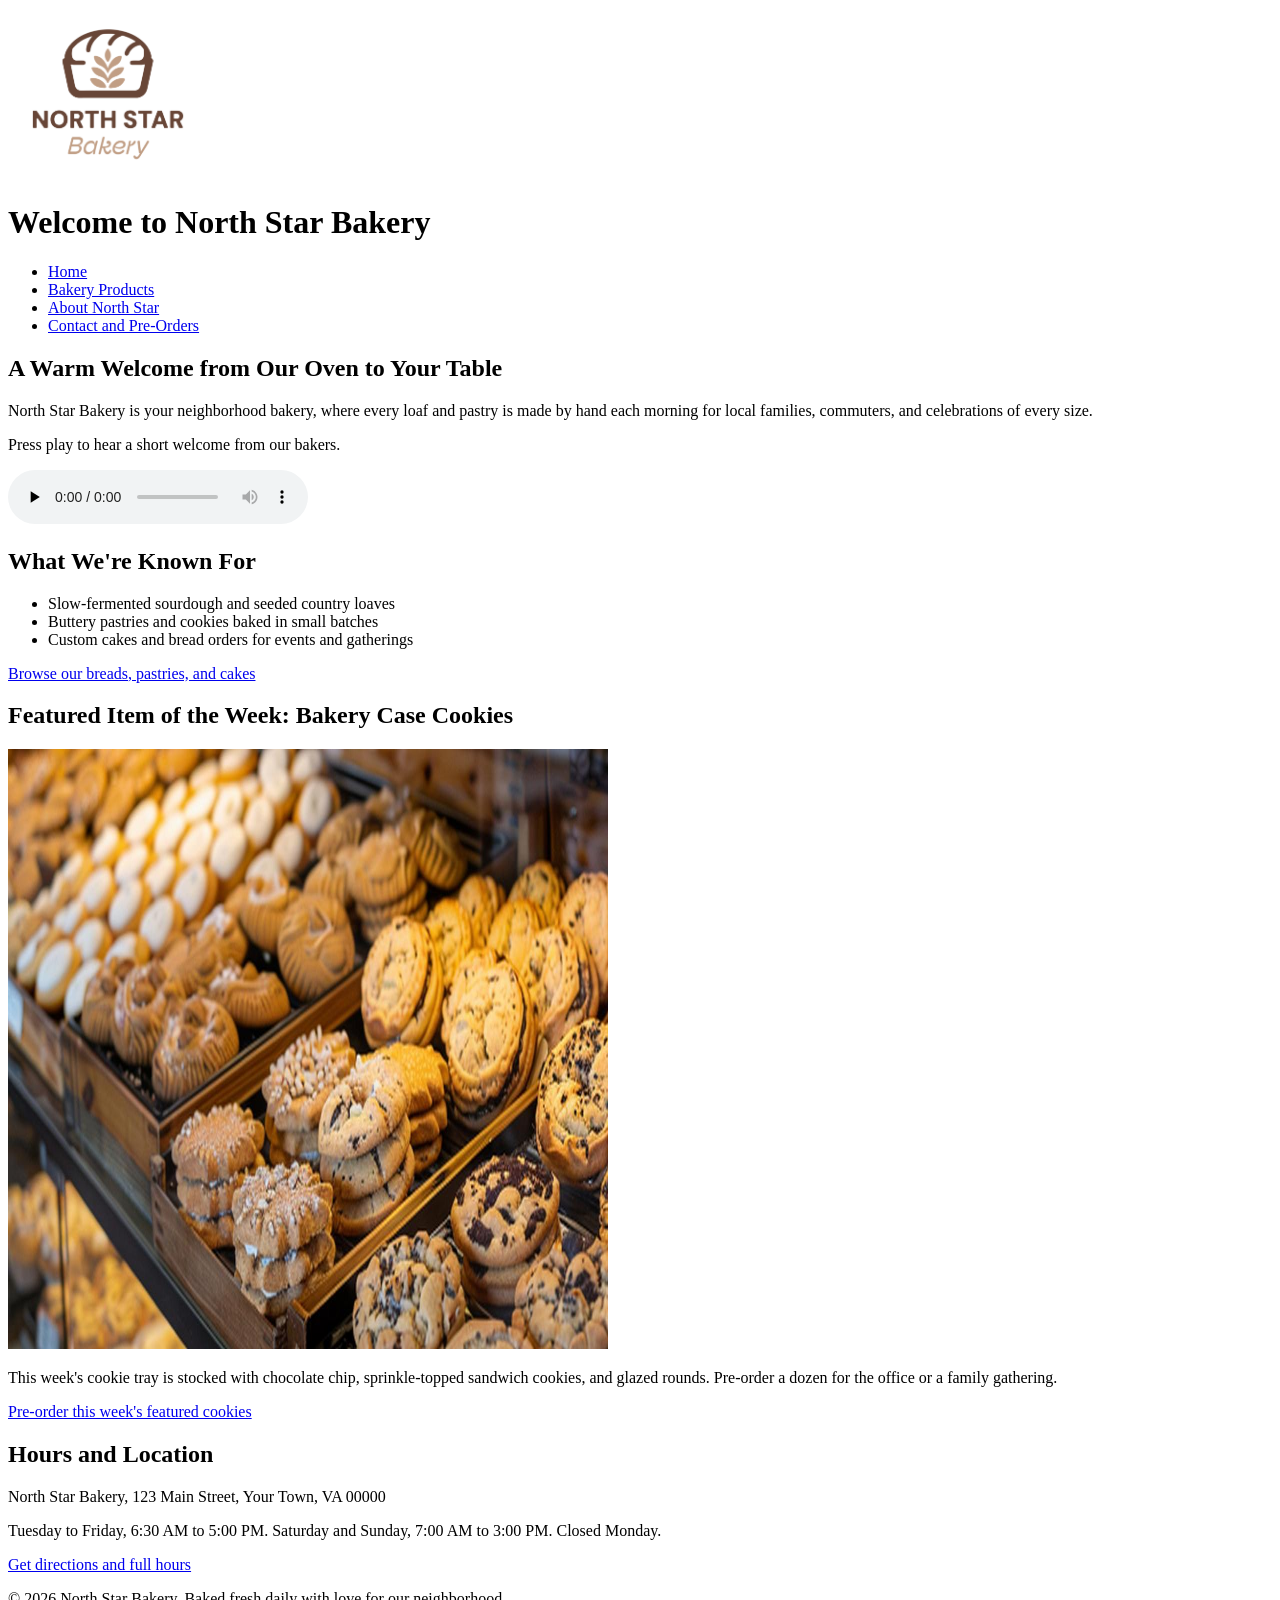
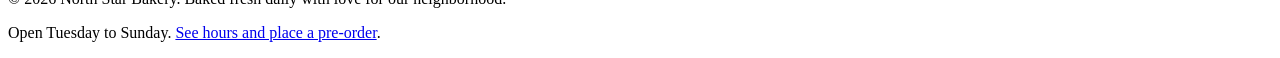
==== index.html @ ef627314 "Add files via upload" ====
<!DOCTYPE html>
<html lang="en">
<head>
    <meta charset="UTF-8">
    <meta name="viewport" content="width=device-width, initial-scale=1.0">
    <title>Home - North Star Bakery</title>
</head>
<body>
    <header>
        <img src="bakery-logo_c.png" width="200" height="171" alt="North Star Bakery logo: a loaf of bread with a wheat sprig inside">
        <h1>Welcome to North Star Bakery</h1>
        <nav aria-label="Main navigation">
            <ul>
                <li><a href="index.html" aria-current="page">Home</a></li>
                <li><a href="products.html">Bakery Products</a></li>
                <li><a href="about.html">About North Star</a></li>
                <li><a href="contact.html">Contact and Pre-Orders</a></li>
            </ul>
        </nav>
    </header>

    <main>
        <section>
            <h2>A Warm Welcome from Our Oven to Your Table</h2>
            <p>North Star Bakery is your neighborhood bakery, where every loaf and pastry is made by hand each morning for local families, commuters, and celebrations of every size.</p>
            <p>Press play to hear a short welcome from our bakers.</p>
            <audio controls preload="none">
                <source src="bakery-welcome_c.mp3" type="audio/mpeg">
                <p>Your browser cannot play this audio. The welcome message says: thank you for visiting North Star Bakery, where we bake fresh bread and pastries by hand every morning. <a href="bakery-welcome_c.mp3">Download the welcome message</a>.</p>
            </audio>
        </section>

        <section>
            <h2>What We're Known For</h2>
            <ul>
                <li>Slow-fermented sourdough and seeded country loaves</li>
                <li>Buttery pastries and cookies baked in small batches</li>
                <li>Custom cakes and bread orders for events and gatherings</li>
            </ul>
            <p><a href="products.html">Browse our breads, pastries, and cakes</a></p>
        </section>

        <section>
            <h2>Featured Item of the Week: Bakery Case Cookies</h2>
            <picture>
                <source media="(min-width: 800px)" srcset="bakery-feature-large_c.jpg" type="image/jpeg">
                <img src="bakery-feature-small_c.jpg" width="600" height="600" alt="Trays of golden cookies, chocolate chip cookies, and sugar-dusted sandwich cookies in a wooden-trimmed bakery display case">
            </picture>
            <p>This week's cookie tray is stocked with chocolate chip, sprinkle-topped sandwich cookies, and glazed rounds. Pre-order a dozen for the office or a family gathering.</p>
            <p><a href="contact.html">Pre-order this week's featured cookies</a></p>
        </section>

        <section>
            <h2>Hours and Location</h2>
            <p>North Star Bakery, 123 Main Street, Your Town, VA 00000</p>
            <p>Tuesday to Friday, 6:30 AM to 5:00 PM. Saturday and Sunday, 7:00 AM to 3:00 PM. Closed Monday.</p>
            <p><a href="contact.html">Get directions and full hours</a></p>
        </section>
    </main>

    <footer>
        <p>&copy; 2026 North Star Bakery. Baked fresh daily with love for our neighborhood.</p>
        <p>Open Tuesday to Sunday. <a href="contact.html">See hours and place a pre-order</a>.</p>
    </footer>
</body>
</html>
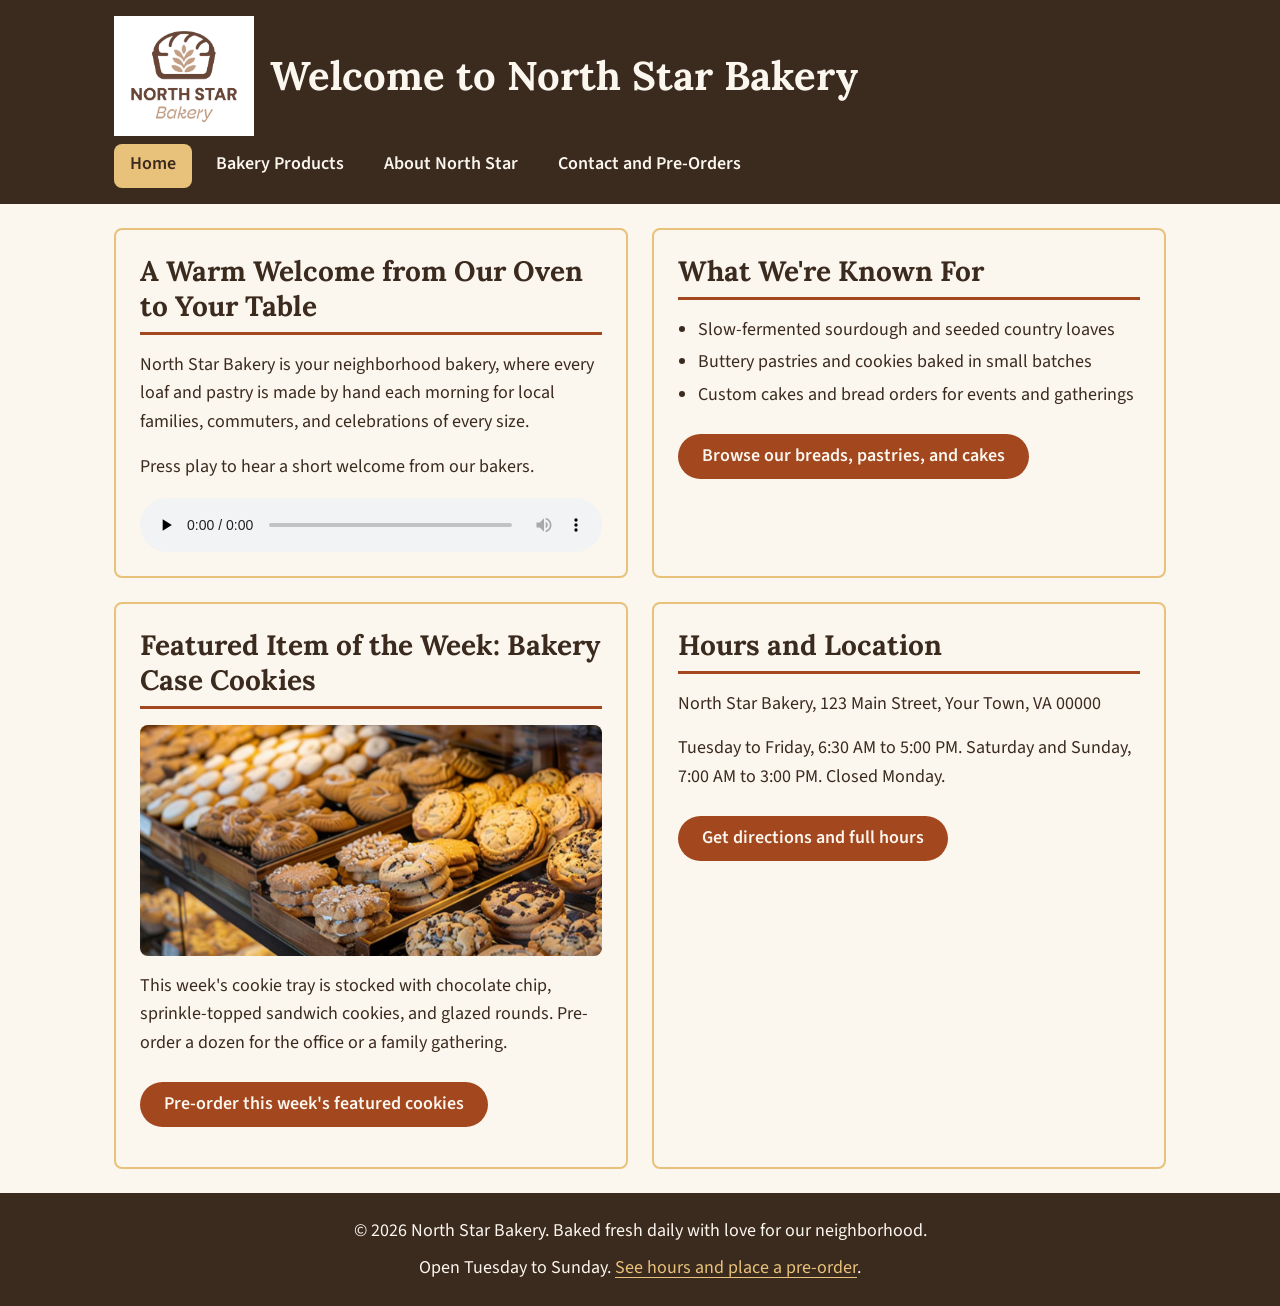
==== commit 1222c1d2: "Add shared mobile-first stylesheet with Flexbox layout and responsive breakpoints" ====
--- a/index.html
+++ b/index.html
@@ -4,8 +4,13 @@
     <meta charset="UTF-8">
     <meta name="viewport" content="width=device-width, initial-scale=1.0">
     <title>Home - North Star Bakery</title>
+    <link rel="preconnect" href="https://fonts.googleapis.com">
+    <link rel="preconnect" href="https://fonts.gstatic.com" crossorigin>
+    <link href="https://fonts.googleapis.com/css2?family=Lora:wght@600;700&family=Source+Sans+3:wght@400;600&display=swap" rel="stylesheet">
+    <link rel="stylesheet" href="styles.css">
 </head>
 <body>
+    <a class="skip-link" href="#main">Skip to main content</a>
     <header>
         <img src="bakery-logo_c.png" width="200" height="171" alt="North Star Bakery logo: a loaf of bread with a wheat sprig inside">
         <h1>Welcome to North Star Bakery</h1>
@@ -19,7 +24,7 @@
         </nav>
     </header>
 
-    <main>
+    <main id="main">
         <section>
             <h2>A Warm Welcome from Our Oven to Your Table</h2>
             <p>North Star Bakery is your neighborhood bakery, where every loaf and pastry is made by hand each morning for local families, commuters, and celebrations of every size.</p>
@@ -37,7 +42,7 @@
                 <li>Buttery pastries and cookies baked in small batches</li>
                 <li>Custom cakes and bread orders for events and gatherings</li>
             </ul>
-            <p><a href="products.html">Browse our breads, pastries, and cakes</a></p>
+            <p class="cta"><a href="products.html">Browse our breads, pastries, and cakes</a></p>
         </section>
 
         <section>
@@ -47,14 +52,14 @@
                 <img src="bakery-feature-small_c.jpg" width="600" height="600" alt="Trays of golden cookies, chocolate chip cookies, and sugar-dusted sandwich cookies in a wooden-trimmed bakery display case">
             </picture>
             <p>This week's cookie tray is stocked with chocolate chip, sprinkle-topped sandwich cookies, and glazed rounds. Pre-order a dozen for the office or a family gathering.</p>
-            <p><a href="contact.html">Pre-order this week's featured cookies</a></p>
+            <p class="cta"><a href="contact.html">Pre-order this week's featured cookies</a></p>
         </section>
 
         <section>
             <h2>Hours and Location</h2>
             <p>North Star Bakery, 123 Main Street, Your Town, VA 00000</p>
             <p>Tuesday to Friday, 6:30 AM to 5:00 PM. Saturday and Sunday, 7:00 AM to 3:00 PM. Closed Monday.</p>
-            <p><a href="contact.html">Get directions and full hours</a></p>
+            <p class="cta"><a href="contact.html">Get directions and full hours</a></p>
         </section>
     </main>
 
--- a/styles.css
+++ b/styles.css
@@ -0,0 +1,447 @@
+/* ==========================================================================
+   North Star Bakery - design system + responsive layout
+   Mobile-first: base styles are the phone layout; media queries add columns.
+   ========================================================================== */
+
+/* ---------- 1. Design tokens ---------- */
+:root {
+  /* Colors (the only four used anywhere in this file) */
+  --cream: #FBF6EE;    /* page background; text on dark areas */
+  --espresso: #3B2A1E; /* body text; header and footer background */
+  --crust: #A3471E;    /* accent: links, h2 rule, buttons */
+  --honey: #E8C27A;    /* highlights on dark areas; card and field borders */
+
+  /* Fonts (exactly two families) */
+  --font-heading: "Lora", Georgia, serif;
+  --font-body: "Source Sans 3", system-ui, Arial, sans-serif;
+
+  /* Spacing scale */
+  --space-1: 0.25rem;
+  --space-2: 0.5rem;
+  --space-3: 1rem;
+  --space-4: 1.5rem;
+  --space-5: 2.5rem;
+
+  /* Type scale (redefined inside the media queries below) */
+  --text-body: 1.0625rem;
+  --text-h1: 1.75rem;
+  --text-h2: 1.375rem;
+  --text-h3: 1.125rem;
+
+  /* Layout (redefined inside the media queries below) */
+  --page-max: 1100px;
+  --gutter: var(--space-3);
+  --main-gap: var(--space-3);
+  --card-pad: var(--space-3);
+  --radius: 0.5rem;
+  /* Header/footer side padding that lines up with the centered main column */
+  --edge: max(var(--gutter), calc((100% - var(--page-max)) / 2 + var(--gutter)));
+}
+
+/* ---------- 2. Base ---------- */
+*,
+*::before,
+*::after {
+  box-sizing: border-box;
+}
+
+body {
+  margin: 0;
+  min-height: 100vh;
+  display: flex;
+  flex-direction: column;
+  background: var(--cream);
+  color: var(--espresso);
+  font-family: var(--font-body);
+  font-size: var(--text-body);
+  line-height: 1.6;
+}
+
+img,
+video,
+picture {
+  max-width: 100%;
+  height: auto;
+  display: block;
+}
+
+audio {
+  display: block;
+  width: 100%;
+}
+
+/* Overrides the width="600" attribute on the video so it never forces scroll */
+video {
+  width: 100%;
+}
+
+h1,
+h2,
+h3 {
+  font-family: var(--font-heading);
+  font-weight: 700;
+  line-height: 1.25;
+  margin: 0 0 var(--space-3);
+}
+
+h1 { font-size: var(--text-h1); }
+h2 { font-size: var(--text-h2); }
+h3 { font-size: var(--text-h3); font-weight: 600; margin-top: var(--space-4); }
+
+p,
+li {
+  max-width: 68ch;
+}
+
+p {
+  margin: 0 0 var(--space-3);
+}
+
+ul {
+  margin: 0 0 var(--space-3);
+  padding-left: 1.25rem;
+}
+
+li + li {
+  margin-top: var(--space-1);
+}
+
+/* Skip link: hidden until it receives keyboard focus */
+.skip-link {
+  position: absolute;
+  top: 0;
+  left: var(--space-3);
+  z-index: 10;
+  padding: var(--space-2) var(--space-3);
+  background: var(--crust);
+  color: var(--cream);
+  font-weight: 600;
+  border-radius: 0 0 var(--radius) var(--radius);
+  transform: translateY(-120%);
+}
+
+.skip-link:focus {
+  transform: translateY(0);
+  outline: 3px solid var(--honey);
+  outline-offset: 2px;
+}
+
+/* ---------- 3. Header and navigation ---------- */
+header {
+  display: flex;
+  flex-wrap: wrap;
+  justify-content: center;
+  align-items: center;
+  gap: var(--space-2) var(--space-3);
+  padding: var(--space-3) var(--edge);
+  background: var(--espresso);
+  color: var(--cream);
+  text-align: center;
+}
+
+header img {
+  width: 96px;
+}
+
+header h1 {
+  flex: 1 1 100%;
+  margin: 0;
+}
+
+nav {
+  flex: 1 1 100%;
+}
+
+nav ul {
+  display: flex;
+  flex-wrap: wrap;
+  justify-content: center;
+  gap: var(--space-1) var(--space-2);
+  margin: 0;
+  padding: 0;
+  list-style: none;
+}
+
+nav li {
+  max-width: none;
+}
+
+nav li + li {
+  margin-top: 0;
+}
+
+nav a {
+  display: flex;
+  align-items: center;
+  justify-content: center;
+  min-height: 44px;
+  padding: 0 var(--space-3);
+  border-bottom: 3px solid transparent;
+  border-radius: var(--radius);
+  color: var(--cream);
+  font-weight: 600;
+  text-decoration: none;
+  text-align: center;
+}
+
+nav a:hover {
+  border-bottom-color: var(--honey);
+}
+
+/* Current page: solid honey tab with dark text (not color alone: also bold + filled) */
+nav a[aria-current="page"] {
+  background: var(--honey);
+  border-bottom-color: var(--honey);
+  color: var(--espresso);
+}
+
+/* ---------- 4. Main content and cards ---------- */
+main {
+  display: flex;
+  flex-direction: column;
+  align-content: flex-start;
+  gap: var(--main-gap);
+  width: 100%;
+  max-width: var(--page-max);
+  margin: 0 auto;
+  padding: var(--space-4) var(--gutter);
+}
+
+main > section {
+  background: var(--cream);
+  border: 2px solid var(--honey);
+  border-radius: var(--radius);
+  padding: var(--card-pad);
+}
+
+main h2 {
+  margin-top: 0;
+  padding-bottom: var(--space-2);
+  border-bottom: 3px solid var(--crust);
+}
+
+main img,
+main video {
+  border-radius: var(--radius);
+  margin: 0 0 var(--space-3);
+}
+
+figure {
+  margin: 0 0 var(--space-3);
+}
+
+figure img {
+  margin-bottom: var(--space-2);
+}
+
+figcaption {
+  font-style: italic;
+}
+
+/* Links inside the page content */
+main a {
+  color: var(--crust);
+  text-decoration: underline;
+  text-underline-offset: 0.2em;
+}
+
+main a:hover {
+  color: var(--espresso);
+  text-decoration-thickness: 3px;
+}
+
+main a:focus-visible,
+button:focus-visible,
+input:focus-visible,
+select:focus-visible,
+textarea:focus-visible {
+  outline: 3px solid var(--crust);
+  outline-offset: 2px;
+}
+
+/* Price lines on the products page */
+.price {
+  font-weight: 700;
+  color: var(--crust);
+}
+
+/* Call-to-action link paragraphs: link rendered as a button-like pill */
+.cta {
+  margin-top: var(--space-4);
+}
+
+.cta a {
+  display: inline-flex;
+  align-items: center;
+  min-height: 44px;
+  padding: var(--space-2) var(--space-4);
+  background: var(--crust);
+  border-radius: 999px;
+  color: var(--cream);
+  font-weight: 600;
+  text-decoration: none;
+}
+
+.cta a:hover {
+  background: var(--espresso);
+  color: var(--cream);
+}
+
+/* ---------- 5. Contact form ---------- */
+form {
+  margin: 0;
+}
+
+fieldset {
+  min-width: 0; /* stops long fields forcing horizontal scroll on phones */
+  margin: 0 0 var(--space-3);
+  padding: var(--space-3);
+  border: 2px solid var(--honey);
+  border-radius: var(--radius);
+}
+
+legend {
+  padding: 0 var(--space-2);
+  font-family: var(--font-heading);
+  font-size: var(--text-h3);
+  font-weight: 700;
+  color: var(--crust);
+}
+
+fieldset p {
+  max-width: none;
+}
+
+label {
+  display: block;
+  margin-bottom: var(--space-1);
+  font-weight: 600;
+}
+
+input,
+select,
+textarea {
+  display: block;
+  width: 100%;
+  min-height: 44px;
+  padding: var(--space-2) var(--space-3);
+  background: var(--cream);
+  color: var(--espresso);
+  border: 2px solid var(--crust);
+  border-radius: var(--radius);
+  font: inherit;
+}
+
+textarea {
+  resize: vertical;
+}
+
+button {
+  min-height: 44px;
+  padding: var(--space-2) var(--space-4);
+  background: var(--crust);
+  color: var(--cream);
+  border: 2px solid var(--crust);
+  border-radius: var(--radius);
+  font: inherit;
+  font-weight: 600;
+  cursor: pointer;
+}
+
+button:hover {
+  background: var(--espresso);
+  border-color: var(--espresso);
+}
+
+/* ---------- 6. Footer ---------- */
+footer {
+  margin-top: auto;
+  padding: var(--space-4) var(--edge);
+  background: var(--espresso);
+  color: var(--cream);
+  text-align: center;
+}
+
+footer p {
+  max-width: none;
+  margin: 0 0 var(--space-2);
+}
+
+footer p:last-child {
+  margin-bottom: 0;
+}
+
+footer a {
+  color: var(--honey);
+  text-decoration: underline;
+  text-underline-offset: 0.2em;
+}
+
+footer a:hover {
+  color: var(--cream);
+}
+
+header a:focus-visible,
+footer a:focus-visible {
+  outline: 3px solid var(--honey);
+  outline-offset: 2px;
+}
+
+/* ---------- 7. Responsive breakpoints ---------- */
+
+/* 48em (768px) and up: header becomes a row (logo beside title, nav full width
+   below), main switches to a wrapping row so sections pair into 2 columns,
+   and type and spacing step up a little. */
+@media (min-width: 48em) {
+  :root {
+    --text-h1: 2.25rem;
+    --text-h2: 1.5rem;
+    --text-h3: 1.25rem;
+    --main-gap: var(--space-4);
+    --card-pad: var(--space-4);
+  }
+
+  header {
+    justify-content: flex-start;
+    text-align: left;
+  }
+
+  header img {
+    width: 120px;
+  }
+
+  header h1 {
+    flex: 1 1 0;
+    min-width: 0;
+  }
+
+  nav ul {
+    justify-content: flex-start;
+  }
+
+  main {
+    flex-direction: row;
+    flex-wrap: wrap;
+  }
+
+  main > section {
+    flex: 1 1 calc(50% - var(--main-gap));
+    min-width: 0;
+  }
+}
+
+/* 64em (1024px) and up: larger body text, headings and gutters for wide screens. */
+@media (min-width: 64em) {
+  :root {
+    --text-body: 1.125rem;
+    --text-h1: 2.5rem;
+    --text-h2: 1.75rem;
+    --text-h3: 1.375rem;
+    --gutter: var(--space-4);
+    --card-pad: var(--space-4);
+  }
+
+  header img {
+    width: 140px;
+  }
+}
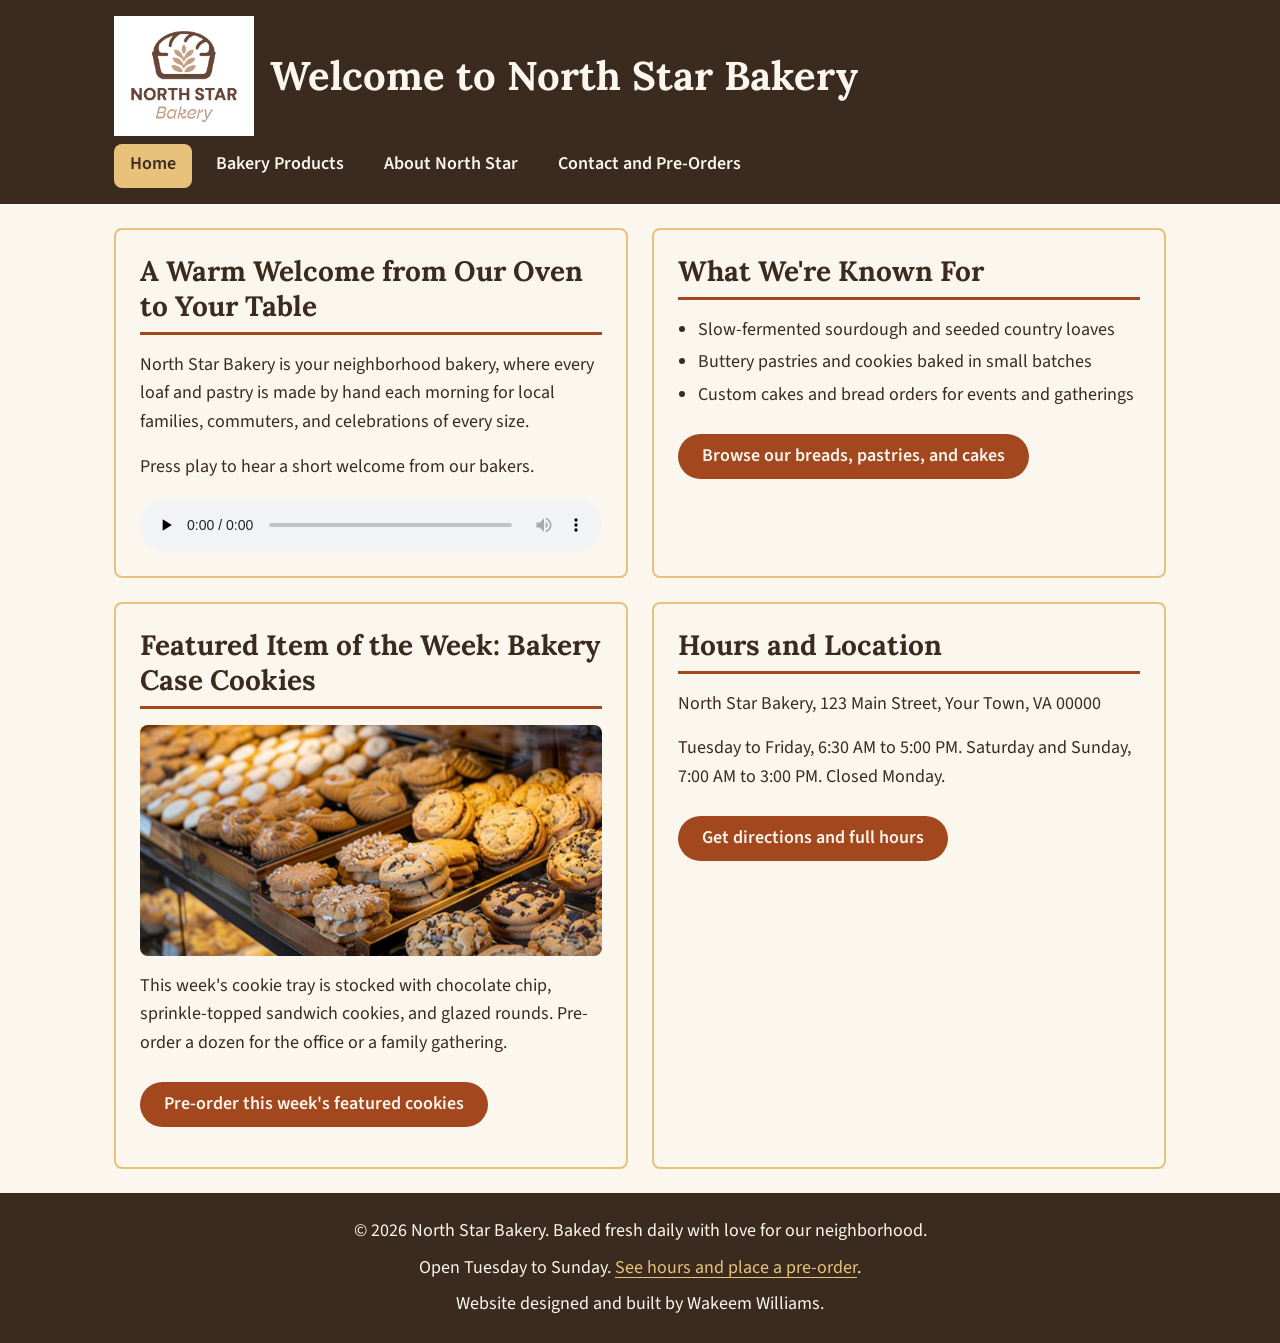
==== commit 88b255c6: "Organize assets into folders, add author credit, README, and repo hygiene files" ====
--- a/index.html
+++ b/index.html
@@ -3,16 +3,18 @@
 <head>
     <meta charset="UTF-8">
     <meta name="viewport" content="width=device-width, initial-scale=1.0">
+    <meta name="author" content="Wakeem Williams">
+    <meta name="description" content="North Star Bakery is a neighborhood bakery making fresh bread, pastries, and custom cakes by hand each morning. See this week's featured cookies, hours, and location.">
     <title>Home - North Star Bakery</title>
     <link rel="preconnect" href="https://fonts.googleapis.com">
     <link rel="preconnect" href="https://fonts.gstatic.com" crossorigin>
     <link href="https://fonts.googleapis.com/css2?family=Lora:wght@600;700&family=Source+Sans+3:wght@400;600&display=swap" rel="stylesheet">
-    <link rel="stylesheet" href="styles.css">
+    <link rel="stylesheet" href="css/styles.css">
 </head>
 <body>
     <a class="skip-link" href="#main">Skip to main content</a>
     <header>
-        <img src="bakery-logo_c.png" width="200" height="171" alt="North Star Bakery logo: a loaf of bread with a wheat sprig inside">
+        <img src="images/bakery-logo_c.png" width="200" height="171" alt="North Star Bakery logo: a loaf of bread with a wheat sprig inside">
         <h1>Welcome to North Star Bakery</h1>
         <nav aria-label="Main navigation">
             <ul>
@@ -30,8 +32,8 @@
             <p>North Star Bakery is your neighborhood bakery, where every loaf and pastry is made by hand each morning for local families, commuters, and celebrations of every size.</p>
             <p>Press play to hear a short welcome from our bakers.</p>
             <audio controls preload="none">
-                <source src="bakery-welcome_c.mp3" type="audio/mpeg">
-                <p>Your browser cannot play this audio. The welcome message says: thank you for visiting North Star Bakery, where we bake fresh bread and pastries by hand every morning. <a href="bakery-welcome_c.mp3">Download the welcome message</a>.</p>
+                <source src="media/bakery-welcome_c.mp3" type="audio/mpeg">
+                <p>Your browser cannot play this audio. The welcome message says: thank you for visiting North Star Bakery, where we bake fresh bread and pastries by hand every morning. <a href="media/bakery-welcome_c.mp3">Download the welcome message</a>.</p>
             </audio>
         </section>
 
@@ -48,8 +50,8 @@
         <section>
             <h2>Featured Item of the Week: Bakery Case Cookies</h2>
             <picture>
-                <source media="(min-width: 800px)" srcset="bakery-feature-large_c.jpg" type="image/jpeg">
-                <img src="bakery-feature-small_c.jpg" width="600" height="600" alt="Trays of golden cookies, chocolate chip cookies, and sugar-dusted sandwich cookies in a wooden-trimmed bakery display case">
+                <source media="(min-width: 800px)" srcset="images/bakery-feature-large_c.jpg" type="image/jpeg">
+                <img src="images/bakery-feature-small_c.jpg" width="600" height="600" alt="Trays of golden cookies, chocolate chip cookies, and sugar-dusted sandwich cookies in a wooden-trimmed bakery display case">
             </picture>
             <p>This week's cookie tray is stocked with chocolate chip, sprinkle-topped sandwich cookies, and glazed rounds. Pre-order a dozen for the office or a family gathering.</p>
             <p class="cta"><a href="contact.html">Pre-order this week's featured cookies</a></p>
@@ -66,6 +68,7 @@
     <footer>
         <p>&copy; 2026 North Star Bakery. Baked fresh daily with love for our neighborhood.</p>
         <p>Open Tuesday to Sunday. <a href="contact.html">See hours and place a pre-order</a>.</p>
+        <p>Website designed and built by Wakeem Williams.</p>
     </footer>
 </body>
 </html>
--- a/css/styles.css
+++ b/css/styles.css
@@ -0,0 +1,451 @@
+/* Author: Wakeem Williams
+   Project: North Star Bakery
+   Course work: Touchstone 3 */
+
+/* ==========================================================================
+   North Star Bakery - design system + responsive layout
+   Mobile-first: base styles are the phone layout; media queries add columns.
+   ========================================================================== */
+
+/* ---------- 1. Design tokens ---------- */
+:root {
+  /* Colors (the only four used anywhere in this file) */
+  --cream: #FBF6EE;    /* page background; text on dark areas */
+  --espresso: #3B2A1E; /* body text; header and footer background */
+  --crust: #A3471E;    /* accent: links, h2 rule, buttons */
+  --honey: #E8C27A;    /* highlights on dark areas; card and field borders */
+
+  /* Fonts (exactly two families) */
+  --font-heading: "Lora", Georgia, serif;
+  --font-body: "Source Sans 3", system-ui, Arial, sans-serif;
+
+  /* Spacing scale */
+  --space-1: 0.25rem;
+  --space-2: 0.5rem;
+  --space-3: 1rem;
+  --space-4: 1.5rem;
+  --space-5: 2.5rem;
+
+  /* Type scale (redefined inside the media queries below) */
+  --text-body: 1.0625rem;
+  --text-h1: 1.75rem;
+  --text-h2: 1.375rem;
+  --text-h3: 1.125rem;
+
+  /* Layout (redefined inside the media queries below) */
+  --page-max: 1100px;
+  --gutter: var(--space-3);
+  --main-gap: var(--space-3);
+  --card-pad: var(--space-3);
+  --radius: 0.5rem;
+  /* Header/footer side padding that lines up with the centered main column */
+  --edge: max(var(--gutter), calc((100% - var(--page-max)) / 2 + var(--gutter)));
+}
+
+/* ---------- 2. Base ---------- */
+*,
+*::before,
+*::after {
+  box-sizing: border-box;
+}
+
+body {
+  margin: 0;
+  min-height: 100vh;
+  display: flex;
+  flex-direction: column;
+  background: var(--cream);
+  color: var(--espresso);
+  font-family: var(--font-body);
+  font-size: var(--text-body);
+  line-height: 1.6;
+}
+
+img,
+video,
+picture {
+  max-width: 100%;
+  height: auto;
+  display: block;
+}
+
+audio {
+  display: block;
+  width: 100%;
+}
+
+/* Overrides the width="600" attribute on the video so it never forces scroll */
+video {
+  width: 100%;
+}
+
+h1,
+h2,
+h3 {
+  font-family: var(--font-heading);
+  font-weight: 700;
+  line-height: 1.25;
+  margin: 0 0 var(--space-3);
+}
+
+h1 { font-size: var(--text-h1); }
+h2 { font-size: var(--text-h2); }
+h3 { font-size: var(--text-h3); font-weight: 600; margin-top: var(--space-4); }
+
+p,
+li {
+  max-width: 68ch;
+}
+
+p {
+  margin: 0 0 var(--space-3);
+}
+
+ul {
+  margin: 0 0 var(--space-3);
+  padding-left: 1.25rem;
+}
+
+li + li {
+  margin-top: var(--space-1);
+}
+
+/* Skip link: hidden until it receives keyboard focus */
+.skip-link {
+  position: absolute;
+  top: 0;
+  left: var(--space-3);
+  z-index: 10;
+  padding: var(--space-2) var(--space-3);
+  background: var(--crust);
+  color: var(--cream);
+  font-weight: 600;
+  border-radius: 0 0 var(--radius) var(--radius);
+  transform: translateY(-120%);
+}
+
+.skip-link:focus {
+  transform: translateY(0);
+  outline: 3px solid var(--honey);
+  outline-offset: 2px;
+}
+
+/* ---------- 3. Header and navigation ---------- */
+header {
+  display: flex;
+  flex-wrap: wrap;
+  justify-content: center;
+  align-items: center;
+  gap: var(--space-2) var(--space-3);
+  padding: var(--space-3) var(--edge);
+  background: var(--espresso);
+  color: var(--cream);
+  text-align: center;
+}
+
+header img {
+  width: 96px;
+}
+
+header h1 {
+  flex: 1 1 100%;
+  margin: 0;
+}
+
+nav {
+  flex: 1 1 100%;
+}
+
+nav ul {
+  display: flex;
+  flex-wrap: wrap;
+  justify-content: center;
+  gap: var(--space-1) var(--space-2);
+  margin: 0;
+  padding: 0;
+  list-style: none;
+}
+
+nav li {
+  max-width: none;
+}
+
+nav li + li {
+  margin-top: 0;
+}
+
+nav a {
+  display: flex;
+  align-items: center;
+  justify-content: center;
+  min-height: 44px;
+  padding: 0 var(--space-3);
+  border-bottom: 3px solid transparent;
+  border-radius: var(--radius);
+  color: var(--cream);
+  font-weight: 600;
+  text-decoration: none;
+  text-align: center;
+}
+
+nav a:hover {
+  border-bottom-color: var(--honey);
+}
+
+/* Current page: solid honey tab with dark text (not color alone: also bold + filled) */
+nav a[aria-current="page"] {
+  background: var(--honey);
+  border-bottom-color: var(--honey);
+  color: var(--espresso);
+}
+
+/* ---------- 4. Main content and cards ---------- */
+main {
+  display: flex;
+  flex-direction: column;
+  align-content: flex-start;
+  gap: var(--main-gap);
+  width: 100%;
+  max-width: var(--page-max);
+  margin: 0 auto;
+  padding: var(--space-4) var(--gutter);
+}
+
+main > section {
+  background: var(--cream);
+  border: 2px solid var(--honey);
+  border-radius: var(--radius);
+  padding: var(--card-pad);
+}
+
+main h2 {
+  margin-top: 0;
+  padding-bottom: var(--space-2);
+  border-bottom: 3px solid var(--crust);
+}
+
+main img,
+main video {
+  border-radius: var(--radius);
+  margin: 0 0 var(--space-3);
+}
+
+figure {
+  margin: 0 0 var(--space-3);
+}
+
+figure img {
+  margin-bottom: var(--space-2);
+}
+
+figcaption {
+  font-style: italic;
+}
+
+/* Links inside the page content */
+main a {
+  color: var(--crust);
+  text-decoration: underline;
+  text-underline-offset: 0.2em;
+}
+
+main a:hover {
+  color: var(--espresso);
+  text-decoration-thickness: 3px;
+}
+
+main a:focus-visible,
+button:focus-visible,
+input:focus-visible,
+select:focus-visible,
+textarea:focus-visible {
+  outline: 3px solid var(--crust);
+  outline-offset: 2px;
+}
+
+/* Price lines on the products page */
+.price {
+  font-weight: 700;
+  color: var(--crust);
+}
+
+/* Call-to-action link paragraphs: link rendered as a button-like pill */
+.cta {
+  margin-top: var(--space-4);
+}
+
+.cta a {
+  display: inline-flex;
+  align-items: center;
+  min-height: 44px;
+  padding: var(--space-2) var(--space-4);
+  background: var(--crust);
+  border-radius: 999px;
+  color: var(--cream);
+  font-weight: 600;
+  text-decoration: none;
+}
+
+.cta a:hover {
+  background: var(--espresso);
+  color: var(--cream);
+}
+
+/* ---------- 5. Contact form ---------- */
+form {
+  margin: 0;
+}
+
+fieldset {
+  min-width: 0; /* stops long fields forcing horizontal scroll on phones */
+  margin: 0 0 var(--space-3);
+  padding: var(--space-3);
+  border: 2px solid var(--honey);
+  border-radius: var(--radius);
+}
+
+legend {
+  padding: 0 var(--space-2);
+  font-family: var(--font-heading);
+  font-size: var(--text-h3);
+  font-weight: 700;
+  color: var(--crust);
+}
+
+fieldset p {
+  max-width: none;
+}
+
+label {
+  display: block;
+  margin-bottom: var(--space-1);
+  font-weight: 600;
+}
+
+input,
+select,
+textarea {
+  display: block;
+  width: 100%;
+  min-height: 44px;
+  padding: var(--space-2) var(--space-3);
+  background: var(--cream);
+  color: var(--espresso);
+  border: 2px solid var(--crust);
+  border-radius: var(--radius);
+  font: inherit;
+}
+
+textarea {
+  resize: vertical;
+}
+
+button {
+  min-height: 44px;
+  padding: var(--space-2) var(--space-4);
+  background: var(--crust);
+  color: var(--cream);
+  border: 2px solid var(--crust);
+  border-radius: var(--radius);
+  font: inherit;
+  font-weight: 600;
+  cursor: pointer;
+}
+
+button:hover {
+  background: var(--espresso);
+  border-color: var(--espresso);
+}
+
+/* ---------- 6. Footer ---------- */
+footer {
+  margin-top: auto;
+  padding: var(--space-4) var(--edge);
+  background: var(--espresso);
+  color: var(--cream);
+  text-align: center;
+}
+
+footer p {
+  max-width: none;
+  margin: 0 0 var(--space-2);
+}
+
+footer p:last-child {
+  margin-bottom: 0;
+}
+
+footer a {
+  color: var(--honey);
+  text-decoration: underline;
+  text-underline-offset: 0.2em;
+}
+
+footer a:hover {
+  color: var(--cream);
+}
+
+header a:focus-visible,
+footer a:focus-visible {
+  outline: 3px solid var(--honey);
+  outline-offset: 2px;
+}
+
+/* ---------- 7. Responsive breakpoints ---------- */
+
+/* 48em (768px) and up: header becomes a row (logo beside title, nav full width
+   below), main switches to a wrapping row so sections pair into 2 columns,
+   and type and spacing step up a little. */
+@media (min-width: 48em) {
+  :root {
+    --text-h1: 2.25rem;
+    --text-h2: 1.5rem;
+    --text-h3: 1.25rem;
+    --main-gap: var(--space-4);
+    --card-pad: var(--space-4);
+  }
+
+  header {
+    justify-content: flex-start;
+    text-align: left;
+  }
+
+  header img {
+    width: 120px;
+  }
+
+  header h1 {
+    flex: 1 1 0;
+    min-width: 0;
+  }
+
+  nav ul {
+    justify-content: flex-start;
+  }
+
+  main {
+    flex-direction: row;
+    flex-wrap: wrap;
+  }
+
+  main > section {
+    flex: 1 1 calc(50% - var(--main-gap));
+    min-width: 0;
+  }
+}
+
+/* 64em (1024px) and up: larger body text, headings and gutters for wide screens. */
+@media (min-width: 64em) {
+  :root {
+    --text-body: 1.125rem;
+    --text-h1: 2.5rem;
+    --text-h2: 1.75rem;
+    --text-h3: 1.375rem;
+    --gutter: var(--space-4);
+    --card-pad: var(--space-4);
+  }
+
+  header img {
+    width: 140px;
+  }
+}
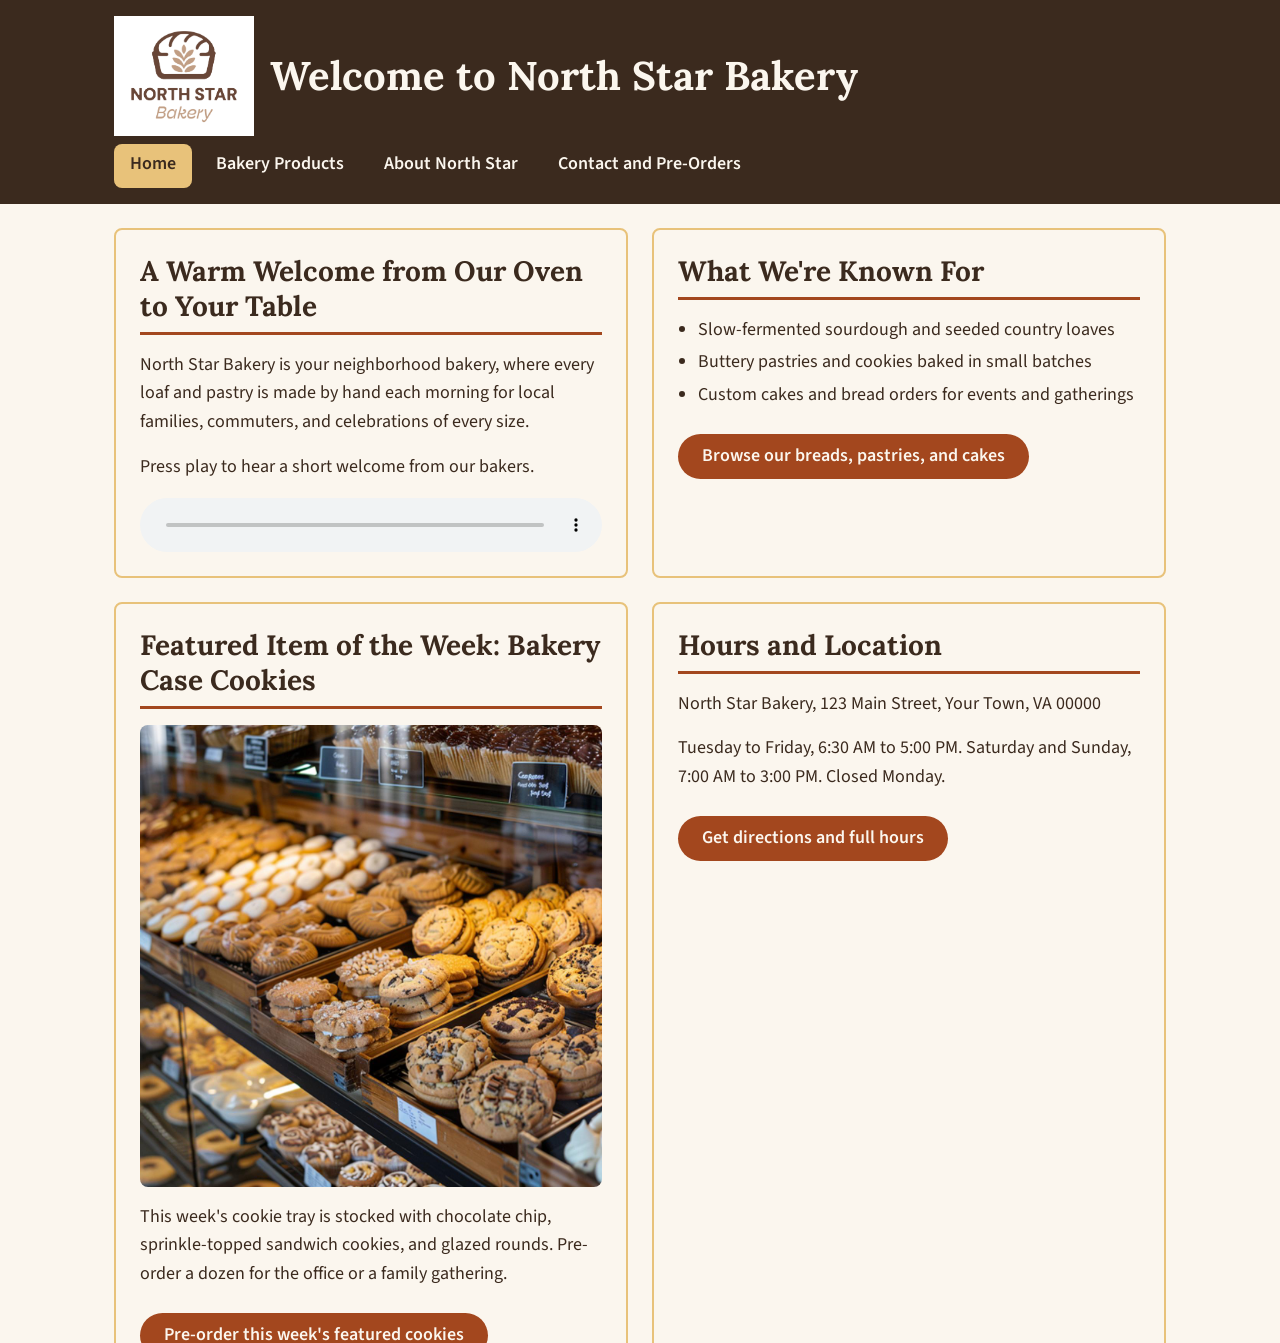
==== commit f9a44b59: "feat: add pre-order list, form validation and saved details" ====
--- a/index.html
+++ b/index.html
@@ -10,6 +10,7 @@
     <link rel="preconnect" href="https://fonts.gstatic.com" crossorigin>
     <link href="https://fonts.googleapis.com/css2?family=Lora:wght@600;700&family=Source+Sans+3:wght@400;600&display=swap" rel="stylesheet">
     <link rel="stylesheet" href="css/styles.css">
+    <script src="js/shared.js" defer></script>
 </head>
 <body>
     <a class="skip-link" href="#main">Skip to main content</a>
--- a/css/styles.css
+++ b/css/styles.css
@@ -49,6 +49,7 @@
   box-sizing: border-box;
 }
 
+/* Flexbox column on the body pushes the footer to the bottom of short pages */
 body {
   margin: 0;
   min-height: 100vh;
@@ -131,6 +132,7 @@
 }
 
 /* ---------- 3. Header and navigation ---------- */
+/* Flexbox header: on phones the logo, title and nav stack and center */
 header {
   display: flex;
   flex-wrap: wrap;
@@ -156,6 +158,7 @@
   flex: 1 1 100%;
 }
 
+/* Nav links sit in a wrapping flex row so they never overflow a small screen */
 nav ul {
   display: flex;
   flex-wrap: wrap;
@@ -174,6 +177,7 @@
   margin-top: 0;
 }
 
+/* 44px minimum height gives each link a finger-sized tap target */
 nav a {
   display: flex;
   align-items: center;
@@ -200,6 +204,7 @@
 }
 
 /* ---------- 4. Main content and cards ---------- */
+/* Mobile first: main is a single flex column; the 48em query turns it into rows */
 main {
   display: flex;
   flex-direction: column;
@@ -211,6 +216,7 @@
   padding: var(--space-4) var(--gutter);
 }
 
+/* Each section is a card with a honey border */
 main > section {
   background: var(--cream);
   border: 2px solid var(--honey);
@@ -322,6 +328,7 @@
   font-weight: 600;
 }
 
+/* Full-width fields; crust border used instead of honey for 3:1 contrast */
 input,
 select,
 textarea {
@@ -358,6 +365,7 @@
 }
 
 /* ---------- 6. Footer ---------- */
+/* margin-top: auto works with the body flex column to keep the footer at the bottom */
 footer {
   margin-top: auto;
   padding: var(--space-4) var(--edge);
@@ -423,11 +431,13 @@
     justify-content: flex-start;
   }
 
+  /* Switch main from a column to a wrapping row */
   main {
     flex-direction: row;
     flex-wrap: wrap;
   }
 
+  /* Each card takes half the row (minus the gap), so cards pair up two per line */
   main > section {
     flex: 1 1 calc(50% - var(--main-gap));
     min-width: 0;
@@ -449,3 +459,227 @@
     width: 140px;
   }
 }
+
+/* ---------- 8. Shared pieces for the JavaScript features ---------- */
+
+/* Text for screen readers only (used for the product name inside buttons) */
+.visually-hidden {
+  position: absolute;
+  width: 1px;
+  height: 1px;
+  margin: -1px;
+  padding: 0;
+  overflow: hidden;
+  clip: rect(0 0 0 0);
+  white-space: nowrap;
+  border: 0;
+}
+
+/* Outline button: cream with a crust border. When it is "pressed" (a chosen
+   filter or an item on the list) it fills with crust AND gets a check mark,
+   so the state is not shown by color alone. */
+.btn-outline {
+  background: var(--cream);
+  color: var(--crust);
+}
+
+.btn-outline:hover {
+  background: var(--espresso);
+  border-color: var(--espresso);
+  color: var(--cream);
+}
+
+.btn-outline[aria-pressed="true"] {
+  background: var(--crust);
+  color: var(--cream);
+}
+
+.btn-outline[aria-pressed="true"]::before {
+  content: "\2713\00a0";
+}
+
+/* Item count on the Contact nav link, e.g. "Contact and Pre-Orders (2)".
+   white-space: pre keeps the leading space inside the flex nav link. */
+.nav-count {
+  white-space: pre;
+}
+
+/* ---------- 9. My Pre-Order List (products page) ---------- */
+
+/* Full width across the two-column layout (beats the 50% card rule above) */
+main > section.preorder-planner {
+  flex: 1 1 100%;
+}
+
+.planner-layout {
+  display: flex;
+  flex-direction: column;
+  gap: var(--space-4);
+}
+
+.planner-layout[hidden] {
+  display: none;
+}
+
+.planner-browse {
+  flex: 1 1 auto;
+  min-width: 0;
+}
+
+.filter-buttons {
+  display: flex;
+  flex-wrap: wrap;
+  gap: var(--space-2);
+}
+
+.status-text {
+  margin: var(--space-2) 0 var(--space-3);
+  font-weight: 600;
+}
+
+/* Product cards wrap into as many columns as fit */
+.product-list {
+  display: flex;
+  flex-wrap: wrap;
+  gap: var(--space-3);
+  margin: 0;
+  padding: 0;
+  list-style: none;
+}
+
+.product-card {
+  display: flex;
+  flex-direction: column;
+  flex: 1 1 14rem;
+  max-width: none;
+  margin: 0;
+  padding: var(--space-3);
+  border: 2px solid var(--honey);
+  border-radius: var(--radius);
+}
+
+.product-list li + li {
+  margin-top: 0;
+}
+
+.product-card h3 {
+  margin: 0 0 var(--space-2);
+}
+
+.product-card p {
+  margin: 0 0 var(--space-2);
+}
+
+/* Pushes the add/remove button to the bottom so the buttons line up */
+.product-card button {
+  align-self: flex-start;
+  margin-top: auto;
+}
+
+.list-panel {
+  padding: var(--space-3);
+  border: 2px solid var(--crust);
+  border-radius: var(--radius);
+}
+
+.list-panel h3 {
+  margin-top: 0;
+}
+
+.list-items {
+  margin: 0 0 var(--space-3);
+  padding: 0;
+  list-style: none;
+}
+
+.list-row {
+  display: flex;
+  align-items: center;
+  justify-content: space-between;
+  gap: var(--space-2);
+  max-width: none;
+  padding: var(--space-1) 0;
+  border-bottom: 1px solid var(--honey);
+}
+
+.list-row + .list-row {
+  margin-top: 0;
+}
+
+.list-actions {
+  margin-bottom: var(--space-2);
+}
+
+.list-panel .cta {
+  margin: 0;
+}
+
+/* ---------- 10. Contact form feedback ---------- */
+
+/* Message right below its field. Empty ones take no space. */
+.field-error {
+  display: block;
+  margin-top: var(--space-1);
+  color: var(--crust);
+  font-weight: 600;
+}
+
+.field-error:empty {
+  margin: 0;
+}
+
+/* A dashed border and halo mark a field with a problem (the Error: text is
+   the main signal, so color is not the only cue) */
+input[aria-invalid="true"],
+select[aria-invalid="true"],
+textarea[aria-invalid="true"] {
+  border-style: dashed;
+  box-shadow: 0 0 0 2px var(--crust);
+}
+
+.form-note {
+  display: block;
+  margin-top: var(--space-1);
+  font-style: italic;
+}
+
+.saved-note {
+  margin: var(--space-3) 0 0;
+}
+
+.saved-note .btn-outline {
+  display: block;
+  margin-top: var(--space-2);
+}
+
+/* Shown after a valid submit, above the form */
+.form-confirmation {
+  margin: 0 0 var(--space-3);
+  padding: var(--space-3);
+  border: 3px solid var(--crust);
+  border-radius: var(--radius);
+}
+
+.form-confirmation[hidden] {
+  display: none;
+}
+
+.form-confirmation p {
+  margin-bottom: var(--space-2);
+}
+
+.confirmation-title {
+  font-weight: 700;
+}
+
+/* Wide screens: the list panel sits beside the product cards */
+@media (min-width: 64em) {
+  .planner-layout {
+    flex-direction: row;
+    align-items: flex-start;
+  }
+
+  .list-panel {
+    flex: 0 0 18rem;
+  }
+}
